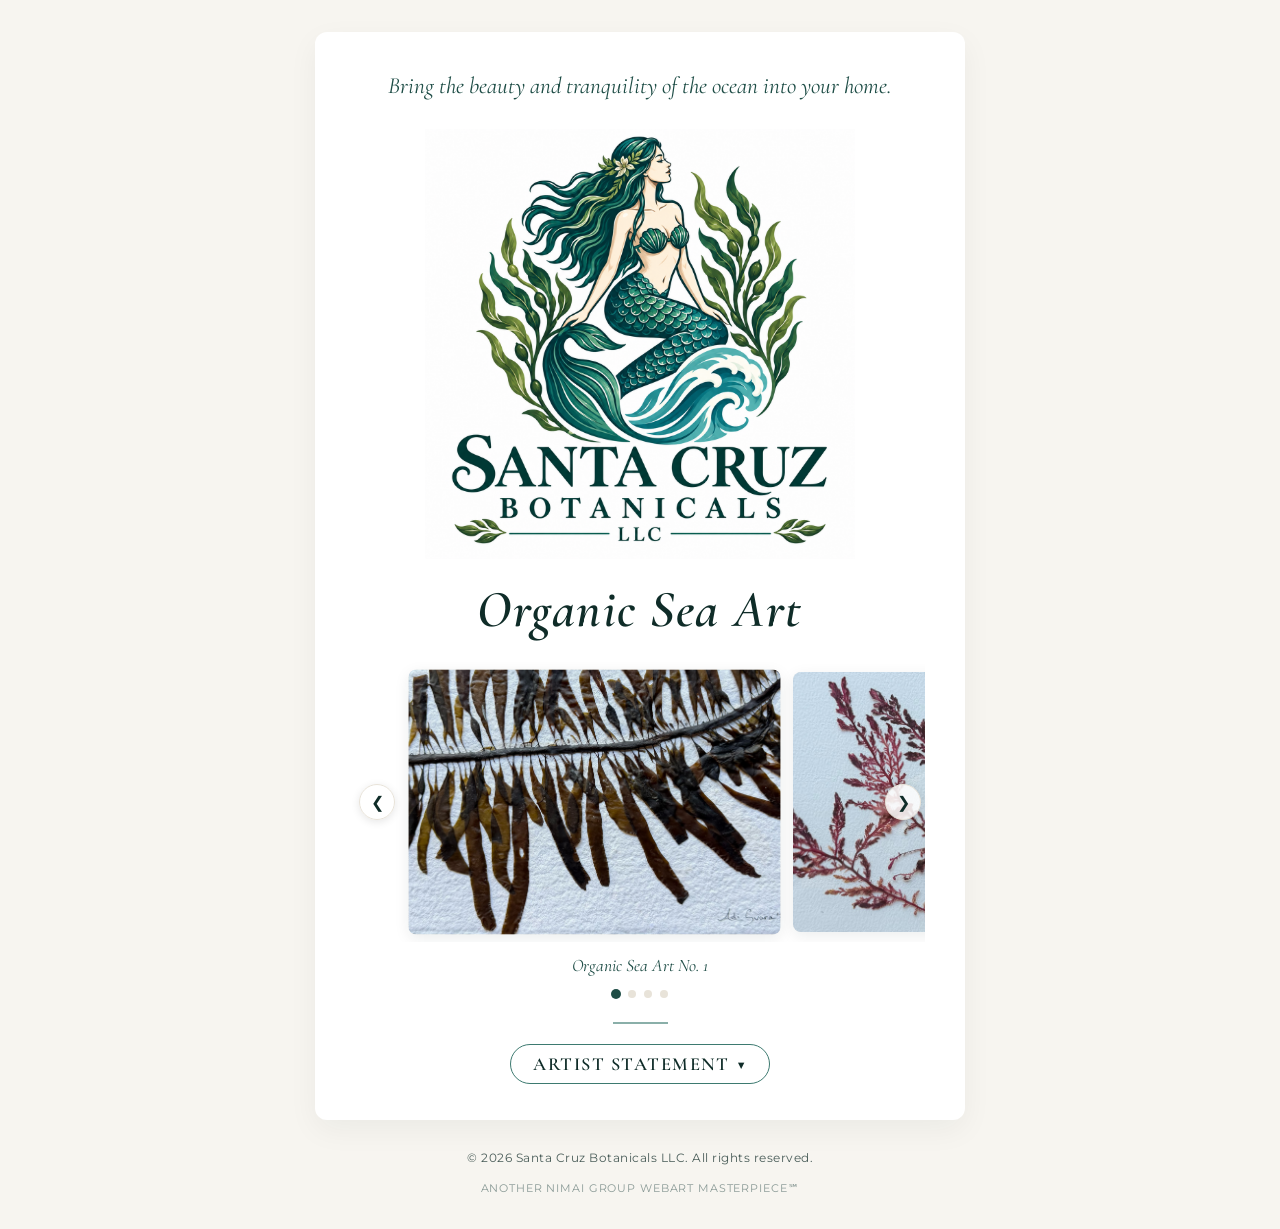
==== home.html @ 5943300e "feat(home): modularize architecture and implement data-driven artwork carousel - Scaffold home.html " ====
<!DOCTYPE html>
<html lang="en">
<head>
    <meta charset="UTF-8">
    <meta name="viewport" content="width=device-width, initial-scale=1.0">
    <title>Santa Cruz Botanicals — Organic Sea Art</title>

    <!-- Meta Tags for SEO & Social Cards -->
    <meta name="description" content="Organic sea art created using pressed seaweed collected from the beaches of Santa Cruz, California.">
    <meta property="og:title" content="Santa Cruz Botanicals — Organic Sea Art">
    <meta property="og:description" content="Bring the beauty and tranquility of the ocean into your home.">
    <meta property="og:image" content="assets/logo/SC_Botanicals_Logo_transparent.png">

    <link rel="preconnect" href="https://fonts.googleapis.com">
    <link rel="preconnect" href="https://fonts.gstatic.com" crossorigin>
    <link href="https://fonts.googleapis.com/css2?family=Cormorant+Garamond:ital,wght@0,400;0,600;1,400;1,600&family=Montserrat:wght@300;400;500&display=swap" rel="stylesheet">
    <link rel="stylesheet" href="css/styles.css">
</head>
<body class="loading">

<main class="container">
    <p id="siteTagline" class="tagline"></p>

    <img id="siteLogo" src="" alt="" class="logo">

    <h1 id="siteLaunchText" class="launch-text"></h1>

    <!-- Carousel Gallery Section -->
    <section class="carousel-section" aria-label="Artwork Gallery">
        <div class="carousel-wrapper">
            <button id="carouselPrev" class="carousel-btn prev" aria-label="Previous Image">❮</button>

            <div id="carouselTrack" class="carousel-track">
                <!-- Dynamically populated via config -->
            </div>

            <button id="carouselNext" class="carousel-btn next" aria-label="Next Image">❯</button>
        </div>

        <div id="carouselCaption" class="carousel-caption"></div>
        <div id="carouselDots" class="carousel-dots"></div>
    </section>

    <!-- Interactive Expanding Divider -->
    <div id="dividerLine" class="divider"></div>

    <!-- Toggle Button -->
    <button id="toggleStatementBtn" class="toggle-btn" aria-expanded="false" aria-controls="artistStatement">
        <span id="statementBtnLabel">Artist Statement</span>
        <span class="arrow">▼</span>
    </button>

    <!-- Collapsible Artist Statement section -->
    <section id="artistStatement" class="artist-statement">
        <!-- Dynamically populated via config -->
    </section>
</main>

<footer>
    <p id="copyrightText" class="copyright-text"></p>
    <a id="nimaiSMLink" class="nimai-sm-link" href="#" target="_blank" rel="noopener noreferrer"></a>
</footer>

<script src="js/app.js"></script>
</body>
</html>
---- css/styles.css ----
:root {
    --deep-sea: #0f2c28;
    --ocean-teal: #1e4d46;
    --sea-foam: #3d7a70;
    --sand-light: #f7f5f0;
    --sand-accent: #e8e3d9;
    --text-dark: #1b2624;
    --text-muted: #4a5d59;
    --font-display: 'Montserrat', sans-serif;
    --transition-smooth: 0.4s cubic-bezier(0.25, 1, 0.5, 1);
    --transition-fast: 0.25s ease;
    --accent-color: #1e4d46;
}

* {
    box-sizing: border-box;
    margin: 0;
    padding: 0;
}

/* Page Layout & Initial Load Animation */
body {
    font-family: 'Montserrat', sans-serif;
    background-color: var(--sand-light);
    color: var(--text-dark);
    line-height: 1.6;
    display: flex;
    flex-direction: column;
    align-items: center;
    justify-content: flex-start;
    min-height: 100vh;
    padding: 32px 24px;
    opacity: 1;
    transition: opacity 0.5s ease-in-out;
}

body.loading {
    opacity: 0;
}

.container {
    max-width: 650px;
    width: 100%;
    background: #ffffff;
    margin-top: auto;
    margin-bottom: auto;
    padding: 36px 40px 36px 40px;
    border-radius: 12px;
    box-shadow: 0 10px 30px rgba(15, 44, 40, 0.05);
    text-align: center;
    display: flex;
    flex-direction: column;
    align-items: center;
    overflow: hidden;
}

.tagline {
    font-family: 'Cormorant Garamond', serif;
    font-size: 1.45rem;
    font-style: italic;
    color: var(--ocean-teal);
    margin-bottom: 24px;
}

.logo {
    max-width: 430px;
    width: 100%;
    height: auto;
    object-fit: contain;
    margin-bottom: 16px;
}

.launch-text {
    font-family: 'Cormorant Garamond', serif;
    font-size: 3.25rem;
    font-style: italic;
    letter-spacing: 1.5px;
    text-transform: capitalize;
    color: var(--deep-sea);
    font-weight: 600;
    line-height: 1.1;
    margin-top: 6px;
    margin-bottom: 24px;
}

/* ==========================================================================
   Carousel Styling (Peep View & Side Previews)
   ========================================================================== */
.carousel-section {
    width: 100%;
    margin-bottom: 24px;
    position: relative;
}

.carousel-wrapper {
    position: relative;
    width: 100%;
    display: flex;
    align-items: center;
}

.carousel-track {
    display: flex;
    gap: 16px;
    width: 100%;
    overflow-x: auto;
    scroll-snap-type: x mandatory;
    scroll-behavior: smooth;
    padding: 10px 10%;
    -webkit-overflow-scrolling: touch;
    scrollbar-width: none;
}

.carousel-track::-webkit-scrollbar {
    display: none;
}

.carousel-slide {
    flex: 0 0 80%;
    scroll-snap-align: center;
    border-radius: 8px;
    overflow: hidden;
    background-color: var(--sand-light);
    box-shadow: 0 4px 15px rgba(15, 44, 40, 0.08);
    transition: transform var(--transition-fast), opacity var(--transition-fast);
    cursor: pointer;
    user-select: none;
}

.carousel-slide img {
    width: 100%;
    height: 260px;
    object-fit: cover;
    display: block;
}

/*noinspection ALL*/
.carousel-slide.active {
    transform: scale(1.02);
}

.carousel-btn {
    position: absolute;
    top: 50%;
    transform: translateY(-50%);
    z-index: 10;
    background: rgba(255, 255, 255, 0.85);
    border: 1px solid var(--sand-accent);
    color: var(--deep-sea);
    width: 36px;
    height: 36px;
    border-radius: 50%;
    cursor: pointer;
    font-size: 1rem;
    display: flex;
    align-items: center;
    justify-content: center;
    transition: all var(--transition-fast);
    box-shadow: 0 2px 8px rgba(0,0,0,0.1);
}

.carousel-btn:hover {
    background: var(--ocean-teal);
    color: #ffffff;
    border-color: var(--ocean-teal);
}

.carousel-btn.prev { left: 4px; }
.carousel-btn.next { right: 4px; }

.carousel-caption {
    font-family: 'Cormorant Garamond', serif;
    font-size: 1.1rem;
    font-style: italic;
    color: var(--ocean-teal);
    margin-top: 10px;
    min-height: 1.5em;
}

.carousel-dots {
    display: flex;
    justify-content: center;
    gap: 8px;
    margin-top: 10px;
}

.dot {
    width: 8px;
    height: 8px;
    border-radius: 50%;
    background-color: var(--sand-accent);
    cursor: pointer;
    transition: background-color var(--transition-fast), transform var(--transition-fast);
}

/*noinspection ALL*/
.dot.active {
    background-color: var(--ocean-teal);
    transform: scale(1.25);
}

/* ==========================================================================
   Divider & Statement Toggle
   ========================================================================== */
.divider {
    width: 55px;
    height: 2px;
    background-color: var(--sea-foam);
    margin: 0 auto 20px;
    opacity: 0.6;
    transition: width var(--transition-smooth), opacity var(--transition-smooth);
}

/*noinspection ALL*/
.divider.expanded {
    width: 100%;
    opacity: 0.3;
}

.toggle-btn {
    background: transparent;
    border: 1px solid var(--sea-foam);
    color: var(--deep-sea);
    font-family: 'Cormorant Garamond', serif;
    font-size: 1.15rem;
    font-weight: 600;
    letter-spacing: 1.5px;
    text-transform: uppercase;
    padding: 8px 22px;
    border-radius: 20px;
    cursor: pointer;
    display: inline-flex;
    align-items: center;
    gap: 8px;
    transition: all var(--transition-fast);
}

.toggle-btn:hover {
    background-color: var(--ocean-teal);
    color: #ffffff;
    border-color: var(--ocean-teal);
    box-shadow: 0 4px 12px rgba(15, 44, 40, 0.12);
}

.toggle-btn .arrow {
    font-size: 0.85rem;
    transition: transform var(--transition-fast);
    display: inline-block;
}

/*noinspection ALL*/
.toggle-btn.active .arrow {
    transform: rotate(180deg);
}

.artist-statement {
    display: none;
    text-align: left;
    color: var(--text-muted);
    font-size: 1.05rem;
    margin-top: 20px;
    width: 100%;
}

/*noinspection ALL*/
.artist-statement.show {
    display: block;
}

.artist-statement p {
    margin-bottom: 18px;
}

.artist-statement p:last-child {
    margin-bottom: 0;
}

/* Footer Styling */
footer {
    margin-top: 28px;
    margin-bottom: auto;
    text-align: center;
    display: flex;
    flex-direction: column;
    align-items: center;
    gap: 12px;
}

.copyright-text {
    font-size: 0.75rem;
    color: var(--text-muted);
    letter-spacing: 0.5px;
}

.nimai-sm-link {
    font-family: var(--font-display), sans-serif;
    font-size: 0.68rem;
    letter-spacing: 0.08em;
    text-transform: uppercase;
    color: #8a9a96;
    text-decoration: none;
    transition: color var(--transition-fast);
}

.nimai-sm-link:hover,
.nimai-sm-link:focus-visible {
    color: var(--accent-color);
}

/* Responsive Behavior */
@media (max-width: 600px) {
    body {
        padding: 20px 16px;
        justify-content: flex-start;
    }
    .container {
        margin-top: 16px;
        margin-bottom: 0;
        padding: 28px 16px 28px 16px;
    }
    .logo {
        max-width: 320px;
        margin-bottom: 12px;
    }
    .launch-text {
        font-size: 2.3rem;
    }
    .carousel-slide {
        flex: 0 0 85%;
    }
    .carousel-track {
        padding: 10px 7.5%;
    }
    .toggle-btn {
        font-size: 1rem;
        padding: 6px 18px;
    }
    footer {
        margin-top: 20px;
        margin-bottom: 16px;
        gap: 10px;
    }
}
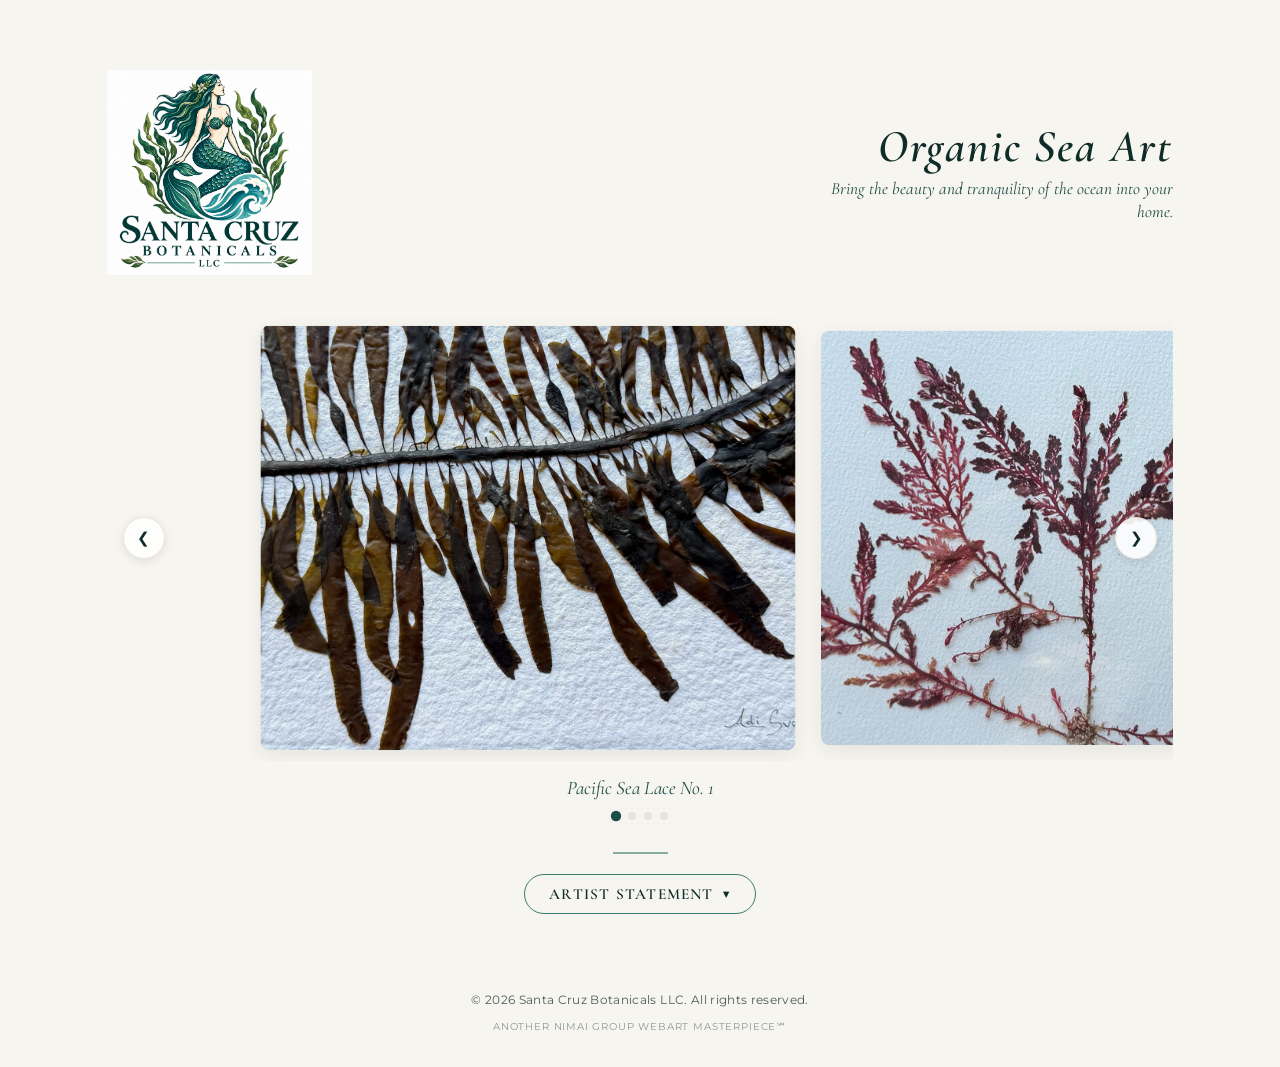
==== commit bdb3dee0: "feat: home Start header build" ====
--- a/home.html
+++ b/home.html
@@ -18,20 +18,25 @@
 </head>
 <body class="loading">
 
-<main class="container">
-    <p id="siteTagline" class="tagline"></p>
+<main class="page-container">
+    <!-- Split Header Banner -->
+    <header class="site-header">
+        <div class="header-left">
+            <img id="siteLogo" src="" alt="" class="logo">
+        </div>
+        <div class="header-right">
+            <h1 id="siteLaunchText" class="launch-text"></h1>
+            <p id="siteTagline" class="tagline"></p>
+        </div>
+    </header>
 
-    <img id="siteLogo" src="" alt="" class="logo">
-
-    <h1 id="siteLaunchText" class="launch-text"></h1>
-
-    <!-- Carousel Gallery Section -->
+    <!-- Hero Carousel Section -->
     <section class="carousel-section" aria-label="Artwork Gallery">
         <div class="carousel-wrapper">
             <button id="carouselPrev" class="carousel-btn prev" aria-label="Previous Image">❮</button>
 
             <div id="carouselTrack" class="carousel-track">
-                <!-- Dynamically populated via config -->
+                <!-- Dynamically populated via config.json -->
             </div>
 
             <button id="carouselNext" class="carousel-btn next" aria-label="Next Image">❯</button>
@@ -50,9 +55,9 @@
         <span class="arrow">▼</span>
     </button>
 
-    <!-- Collapsible Artist Statement section -->
+    <!-- Collapsible Artist Statement Section -->
     <section id="artistStatement" class="artist-statement">
-        <!-- Dynamically populated via config -->
+        <!-- Dynamically populated via config.json -->
     </section>
 </main>
 
--- a/css/styles.css
+++ b/css/styles.css
@@ -18,7 +18,7 @@
     padding: 0;
 }
 
-/* Page Layout & Initial Load Animation */
+/* Base Body Styles with Smooth Page-Load Fade In */
 body {
     font-family: 'Montserrat', sans-serif;
     background-color: var(--sand-light);
@@ -29,7 +29,7 @@
     align-items: center;
     justify-content: flex-start;
     min-height: 100vh;
-    padding: 32px 24px;
+    padding: clamp(1rem, 2.5vw, 2.5rem);
     opacity: 1;
     transition: opacity 0.5s ease-in-out;
 }
@@ -38,57 +38,75 @@
     opacity: 0;
 }
 
-.container {
-    max-width: 650px;
-    width: 100%;
-    background: #ffffff;
+/* Fluid Page Container: Unconstrained Desktop Box */
+.page-container {
+    width: min(94%, 78rem);
     margin-top: auto;
     margin-bottom: auto;
-    padding: 36px 40px 36px 40px;
-    border-radius: 12px;
-    box-shadow: 0 10px 30px rgba(15, 44, 40, 0.05);
-    text-align: center;
+    padding: clamp(1.25rem, 3vw, 2.5rem);
     display: flex;
     flex-direction: column;
     align-items: center;
-    overflow: hidden;
-}
-
-.tagline {
-    font-family: 'Cormorant Garamond', serif;
-    font-size: 1.45rem;
-    font-style: italic;
-    color: var(--ocean-teal);
-    margin-bottom: 24px;
+}
+
+/* ==========================================================================
+   Split Header Layout (Top ~25% Viewport height)
+   ========================================================================== */
+.site-header {
+    width: 100%;
+    display: flex;
+    justify-content: space-between;
+    align-items: center;
+    gap: clamp(1rem, 3vw, 2.5rem);
+    margin-bottom: clamp(1.5rem, 3.5vw, 2.5rem);
+}
+
+.header-left {
+    flex: 0 0 auto;
+    display: flex;
+    align-items: center;
 }
 
 .logo {
-    max-width: 430px;
-    width: 100%;
+    width: clamp(120px, 16vw, 210px);
     height: auto;
     object-fit: contain;
-    margin-bottom: 16px;
+}
+
+.header-right {
+    flex: 1 1 auto;
+    text-align: right;
+    display: flex;
+    flex-direction: column;
+    align-items: flex-end;
 }
 
 .launch-text {
     font-family: 'Cormorant Garamond', serif;
-    font-size: 3.25rem;
+    font-size: clamp(1.75rem, 3.5vw + 0.5rem, 2.85rem);
     font-style: italic;
-    letter-spacing: 1.5px;
-    text-transform: capitalize;
+    letter-spacing: 0.04em;
     color: var(--deep-sea);
     font-weight: 600;
     line-height: 1.1;
-    margin-top: 6px;
-    margin-bottom: 24px;
+    margin-bottom: 0.25rem;
+}
+
+.tagline {
+    font-family: 'Cormorant Garamond', serif;
+    font-size: clamp(0.95rem, 1.35vw, 1.2rem);
+    font-style: italic;
+    color: var(--ocean-teal);
+    max-width: 45ch;
+    line-height: 1.35;
 }
 
 /* ==========================================================================
-   Carousel Styling (Peep View & Side Previews)
+   Hero Artwork Carousel Section
    ========================================================================== */
 .carousel-section {
     width: 100%;
-    margin-bottom: 24px;
+    margin-bottom: clamp(1.25rem, 2.5vw, 2rem);
     position: relative;
 }
 
@@ -101,12 +119,12 @@
 
 .carousel-track {
     display: flex;
-    gap: 16px;
+    gap: clamp(1rem, 2.5vw, 2rem);
     width: 100%;
     overflow-x: auto;
     scroll-snap-type: x mandatory;
     scroll-behavior: smooth;
-    padding: 10px 10%;
+    padding: 1rem 15%; /* Keeps 15% preview visible on both sides */
     -webkit-overflow-scrolling: touch;
     scrollbar-width: none;
 }
@@ -116,12 +134,12 @@
 }
 
 .carousel-slide {
-    flex: 0 0 80%;
+    flex: 0 0 70%; /* Slide width scaled relative to viewport */
     scroll-snap-align: center;
     border-radius: 8px;
     overflow: hidden;
     background-color: var(--sand-light);
-    box-shadow: 0 4px 15px rgba(15, 44, 40, 0.08);
+    box-shadow: 0 6px 20px rgba(15, 44, 40, 0.08);
     transition: transform var(--transition-fast), opacity var(--transition-fast);
     cursor: pointer;
     user-select: none;
@@ -129,14 +147,14 @@
 
 .carousel-slide img {
     width: 100%;
-    height: 260px;
+    height: clamp(260px, 46vh, 480px); /* Vertical fluid scaling */
     object-fit: cover;
     display: block;
 }
 
-/*noinspection ALL*/
+/* Active center frame prominence */
 .carousel-slide.active {
-    transform: scale(1.02);
+    transform: scale(1.025);
 }
 
 .carousel-btn {
@@ -144,19 +162,19 @@
     top: 50%;
     transform: translateY(-50%);
     z-index: 10;
-    background: rgba(255, 255, 255, 0.85);
+    background: rgba(255, 255, 255, 0.9);
     border: 1px solid var(--sand-accent);
     color: var(--deep-sea);
-    width: 36px;
-    height: 36px;
+    width: clamp(32px, 3.5vw, 42px);
+    height: clamp(32px, 3.5vw, 42px);
     border-radius: 50%;
     cursor: pointer;
-    font-size: 1rem;
+    font-size: clamp(0.9rem, 1.2vw, 1.1rem);
     display: flex;
     align-items: center;
     justify-content: center;
     transition: all var(--transition-fast);
-    box-shadow: 0 2px 8px rgba(0,0,0,0.1);
+    box-shadow: 0 2px 10px rgba(0,0,0,0.1);
 }
 
 .carousel-btn:hover {
@@ -165,23 +183,24 @@
     border-color: var(--ocean-teal);
 }
 
-.carousel-btn.prev { left: 4px; }
-.carousel-btn.next { right: 4px; }
+.carousel-btn.prev { left: clamp(4px, 1.5vw, 16px); }
+.carousel-btn.next { right: clamp(4px, 1.5vw, 16px); }
 
 .carousel-caption {
     font-family: 'Cormorant Garamond', serif;
-    font-size: 1.1rem;
+    font-size: clamp(1.05rem, 1.5vw, 1.25rem);
     font-style: italic;
     color: var(--ocean-teal);
-    margin-top: 10px;
+    margin-top: 0.75rem;
     min-height: 1.5em;
+    text-align: center;
 }
 
 .carousel-dots {
     display: flex;
     justify-content: center;
     gap: 8px;
-    margin-top: 10px;
+    margin-top: 0.5rem;
 }
 
 .dot {
@@ -193,25 +212,23 @@
     transition: background-color var(--transition-fast), transform var(--transition-fast);
 }
 
-/*noinspection ALL*/
 .dot.active {
     background-color: var(--ocean-teal);
-    transform: scale(1.25);
+    transform: scale(1.3);
 }
 
 /* ==========================================================================
-   Divider & Statement Toggle
+   Divider Line & Statement Toggle Button
    ========================================================================== */
 .divider {
     width: 55px;
     height: 2px;
     background-color: var(--sea-foam);
-    margin: 0 auto 20px;
+    margin: 0 auto 1.25rem;
     opacity: 0.6;
     transition: width var(--transition-smooth), opacity var(--transition-smooth);
 }
 
-/*noinspection ALL*/
 .divider.expanded {
     width: 100%;
     opacity: 0.3;
@@ -222,11 +239,11 @@
     border: 1px solid var(--sea-foam);
     color: var(--deep-sea);
     font-family: 'Cormorant Garamond', serif;
-    font-size: 1.15rem;
+    font-size: clamp(0.95rem, 1.2vw, 1.15rem);
     font-weight: 600;
-    letter-spacing: 1.5px;
+    letter-spacing: 0.08em;
     text-transform: uppercase;
-    padding: 8px 22px;
+    padding: clamp(6px, 1vw, 10px) clamp(16px, 2vw, 24px);
     border-radius: 20px;
     cursor: pointer;
     display: inline-flex;
@@ -248,7 +265,6 @@
     display: inline-block;
 }
 
-/*noinspection ALL*/
 .toggle-btn.active .arrow {
     transform: rotate(180deg);
 }
@@ -257,44 +273,47 @@
     display: none;
     text-align: left;
     color: var(--text-muted);
-    font-size: 1.05rem;
-    margin-top: 20px;
-    width: 100%;
-}
-
-/*noinspection ALL*/
+    font-size: clamp(0.95rem, 1.2vw, 1.08rem);
+    margin-top: 1.5rem;
+    max-width: 68ch; /* Fluid typography measure */
+    width: 100%;
+}
+
 .artist-statement.show {
     display: block;
 }
 
 .artist-statement p {
-    margin-bottom: 18px;
+    margin-bottom: 1.15rem;
 }
 
 .artist-statement p:last-child {
     margin-bottom: 0;
 }
 
-/* Footer Styling */
+/* ==========================================================================
+   Footer
+   ========================================================================== */
 footer {
-    margin-top: 28px;
+    margin-top: clamp(1.5rem, 3vw, 2.5rem);
     margin-bottom: auto;
     text-align: center;
     display: flex;
     flex-direction: column;
     align-items: center;
-    gap: 12px;
+    gap: 0.6rem;
+    width: 100%;
 }
 
 .copyright-text {
-    font-size: 0.75rem;
+    font-size: clamp(0.7rem, 0.9vw, 0.8rem);
     color: var(--text-muted);
-    letter-spacing: 0.5px;
+    letter-spacing: 0.03em;
 }
 
 .nimai-sm-link {
     font-family: var(--font-display), sans-serif;
-    font-size: 0.68rem;
+    font-size: clamp(0.62rem, 0.8vw, 0.72rem);
     letter-spacing: 0.08em;
     text-transform: uppercase;
     color: #8a9a96;
@@ -307,37 +326,18 @@
     color: var(--accent-color);
 }
 
-/* Responsive Behavior */
-@media (max-width: 600px) {
-    body {
-        padding: 20px 16px;
-        justify-content: flex-start;
-    }
-    .container {
-        margin-top: 16px;
-        margin-bottom: 0;
-        padding: 28px 16px 28px 16px;
-    }
-    .logo {
-        max-width: 320px;
-        margin-bottom: 12px;
-    }
-    .launch-text {
-        font-size: 2.3rem;
+/* Mobile Adjustments (Smooth stack on small phones) */
+@media (max-width: 580px) {
+    .site-header {
+        gap: 0.75rem;
     }
     .carousel-slide {
-        flex: 0 0 85%;
+        flex: 0 0 80%;
     }
     .carousel-track {
-        padding: 10px 7.5%;
+        padding: 0.5rem 10%;
     }
-    .toggle-btn {
-        font-size: 1rem;
-        padding: 6px 18px;
-    }
-    footer {
-        margin-top: 20px;
-        margin-bottom: 16px;
-        gap: 10px;
+    .header-right {
+        align-items: flex-end;
     }
 }
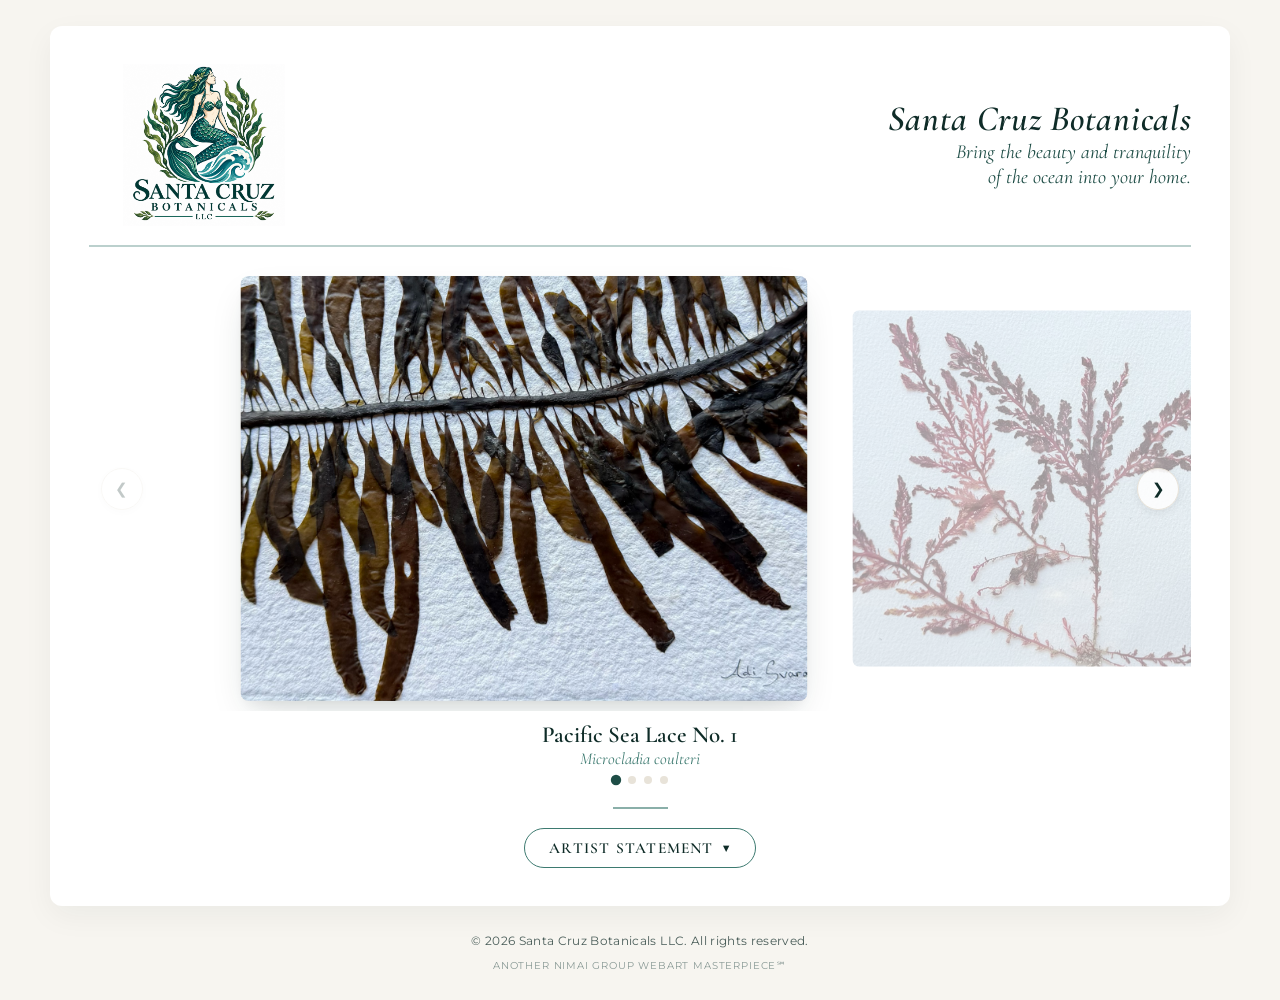
==== commit 4f235808: "feat(gallery): refactor carousel to native CSS snap & finalize responsive museum layout - Architectu" ====
--- a/home.html
+++ b/home.html
@@ -19,46 +19,59 @@
 <body class="loading">
 
 <main class="page-container">
-    <!-- Split Header Banner -->
-    <header class="site-header">
-        <div class="header-left">
-            <img id="siteLogo" src="" alt="" class="logo">
-        </div>
-        <div class="header-right">
-            <h1 id="siteLaunchText" class="launch-text"></h1>
-            <p id="siteTagline" class="tagline"></p>
-        </div>
-    </header>
+    <!-- White Card Frame Box -->
+    <div class="card-box">
 
-    <!-- Hero Carousel Section -->
-    <section class="carousel-section" aria-label="Artwork Gallery">
-        <div class="carousel-wrapper">
-            <button id="carouselPrev" class="carousel-btn prev" aria-label="Previous Image">❮</button>
+        <!-- Split Header Banner -->
+        <header class="site-header">
+            <div class="header-left">
+                <img id="siteLogo" src="" alt="" class="logo">
+            </div>
+            <div class="header-right title-block">
+                <h1 id="siteTitle" class="site-title-text"></h1>
+                <p id="siteTagline" class="tagline"></p>
+            </div>
+        </header>
 
-            <div id="carouselTrack" class="carousel-track">
-                <!-- Dynamically populated via config.json -->
+        <!-- Dynamic Expanding Top Divider Line -->
+        <div id="topDividerLine" class="divider"></div>
+
+        <!-- Hero Native-Snap Carousel Section -->
+        <section class="carousel-section" aria-label="Artwork Gallery">
+            <div class="carousel-wrapper">
+                <button id="carouselPrev" class="carousel-btn prev" aria-label="Previous Image">❮</button>
+
+                <div id="carouselTrack" class="carousel-track">
+                    <!-- Dynamically populated via config.json -->
+                </div>
+
+                <button id="carouselNext" class="carousel-btn next" aria-label="Next Image">❯</button>
             </div>
 
-            <button id="carouselNext" class="carousel-btn next" aria-label="Next Image">❯</button>
-        </div>
+            <!-- Museum Placard (Title + Scientific Name) -->
+            <div id="carouselCaption" class="carousel-caption">
+                <h3 id="artTitle" class="art-title"></h3>
+                <p id="artScience" class="art-science"></p>
+            </div>
 
-        <div id="carouselCaption" class="carousel-caption"></div>
-        <div id="carouselDots" class="carousel-dots"></div>
-    </section>
+            <div id="carouselDots" class="carousel-dots"></div>
+        </section>
 
-    <!-- Interactive Expanding Divider -->
-    <div id="dividerLine" class="divider"></div>
+        <!-- Interactive Expanding Bottom Divider Line -->
+        <div id="dividerLine" class="divider"></div>
 
-    <!-- Toggle Button -->
-    <button id="toggleStatementBtn" class="toggle-btn" aria-expanded="false" aria-controls="artistStatement">
-        <span id="statementBtnLabel">Artist Statement</span>
-        <span class="arrow">▼</span>
-    </button>
+        <!-- Toggle Button -->
+        <button id="toggleStatementBtn" class="toggle-btn" aria-expanded="false" aria-controls="artistStatement">
+            <span id="statementBtnLabel">Artist Statement</span>
+            <span class="arrow">▼</span>
+        </button>
 
-    <!-- Collapsible Artist Statement Section -->
-    <section id="artistStatement" class="artist-statement">
-        <!-- Dynamically populated via config.json -->
-    </section>
+        <!-- Collapsible Artist Statement Section -->
+        <section id="artistStatement" class="artist-statement">
+            <!-- Dynamically populated via config.json -->
+        </section>
+
+    </div>
 </main>
 
 <footer>
--- a/css/styles.css
+++ b/css/styles.css
@@ -7,8 +7,8 @@
     --text-dark: #1b2624;
     --text-muted: #4a5d59;
     --font-display: 'Montserrat', sans-serif;
-    --transition-smooth: 0.4s cubic-bezier(0.25, 1, 0.5, 1);
-    --transition-fast: 0.25s ease;
+    --transition-smooth: 0.5s cubic-bezier(0.25, 1, 0.5, 1);
+    --transition-fast: 0.35s cubic-bezier(0.25, 1, 0.5, 1);
     --accent-color: #1e4d46;
 }
 
@@ -18,7 +18,7 @@
     padding: 0;
 }
 
-/* Base Body Styles with Smooth Page-Load Fade In */
+/* Base Body Styles */
 body {
     font-family: 'Montserrat', sans-serif;
     background-color: var(--sand-light);
@@ -29,7 +29,7 @@
     align-items: center;
     justify-content: flex-start;
     min-height: 100vh;
-    padding: clamp(1rem, 2.5vw, 2.5rem);
+    padding: clamp(0.5rem, 2vw, 2rem);
     opacity: 1;
     transition: opacity 0.5s ease-in-out;
 }
@@ -38,75 +38,113 @@
     opacity: 0;
 }
 
-/* Fluid Page Container: Unconstrained Desktop Box */
+/* Page Container */
 .page-container {
-    width: min(94%, 78rem);
+    width: min(96%, 80rem);
     margin-top: auto;
     margin-bottom: auto;
-    padding: clamp(1.25rem, 3vw, 2.5rem);
-    display: flex;
-    flex-direction: column;
-    align-items: center;
+    display: flex;
+    flex-direction: column;
+    align-items: center;
+}
+
+/* White Card Frame Box */
+.card-box {
+    width: 100%;
+    background: #ffffff;
+    padding: clamp(0.5rem, 3vw, 2.5rem);
+    border-radius: 12px;
+    box-shadow: 0 10px 30px rgba(15, 44, 40, 0.05);
+    text-align: center;
+    display: flex;
+    flex-direction: column;
+    align-items: center;
+    overflow: hidden;
 }
 
 /* ==========================================================================
-   Split Header Layout (Top ~25% Viewport height)
+   Split Header Layout (Bounded Viewport Usage: Max 20vh Desktop / 18vh Mobile)
    ========================================================================== */
 .site-header {
     width: 100%;
+    max-height: 20vh;
     display: flex;
     justify-content: space-between;
     align-items: center;
-    gap: clamp(1rem, 3vw, 2.5rem);
-    margin-bottom: clamp(1.5rem, 3.5vw, 2.5rem);
+    gap: clamp(0.5rem, 1.5vw, 1.5rem);
+    margin-bottom: clamp(0.75rem, 1.5vw, 1.25rem);
 }
 
 .header-left {
     flex: 0 0 auto;
     display: flex;
     align-items: center;
-}
-
+    padding: 0;
+    margin: 0;
+}
+
+/* Unpadded Expanded Logo */
 .logo {
-    width: clamp(120px, 16vw, 210px);
+    width: clamp(90px, 18vw, 260px);
     height: auto;
+    max-height: 18vh;
     object-fit: contain;
-}
-
-.header-right {
+    display: block;
+}
+
+.header-right.title-block {
     flex: 1 1 auto;
     text-align: right;
     display: flex;
     flex-direction: column;
     align-items: flex-end;
-}
-
-.launch-text {
+    overflow: hidden;
+}
+
+.site-title-text {
     font-family: 'Cormorant Garamond', serif;
-    font-size: clamp(1.75rem, 3.5vw + 0.5rem, 2.85rem);
+    font-size: clamp(1.1rem, 2.4vw + 0.3rem, 2.4rem);
     font-style: italic;
-    letter-spacing: 0.04em;
+    letter-spacing: 0.02em;
     color: var(--deep-sea);
     font-weight: 600;
-    line-height: 1.1;
-    margin-bottom: 0.25rem;
+    line-height: 1.05;
+    margin-bottom: 0.12rem;
+    white-space: nowrap;
 }
 
 .tagline {
     font-family: 'Cormorant Garamond', serif;
-    font-size: clamp(0.95rem, 1.35vw, 1.2rem);
+    font-size: clamp(0.75rem, 1.4vw + 0.2rem, 1.25rem);
     font-style: italic;
     color: var(--ocean-teal);
-    max-width: 45ch;
-    line-height: 1.35;
+    line-height: 1.25;
+    text-align: right;
 }
 
 /* ==========================================================================
-   Hero Artwork Carousel Section
+   Dividers
+   ========================================================================== */
+.divider {
+    width: 55px;
+    height: 2px;
+    background-color: var(--sea-foam);
+    margin: 0 auto clamp(0.75rem, 1.5vw, 1.5rem);
+    opacity: 0.6;
+    transition: width var(--transition-smooth), opacity var(--transition-smooth);
+}
+
+.divider.expanded {
+    width: 100%;
+    opacity: 0.35;
+}
+
+/* ==========================================================================
+   Native CSS Snap-Centered Gallery Carousel
    ========================================================================== */
 .carousel-section {
     width: 100%;
-    margin-bottom: clamp(1.25rem, 2.5vw, 2rem);
+    margin-bottom: clamp(0.75rem, 1.75vw, 1.5rem);
     position: relative;
 }
 
@@ -117,56 +155,65 @@
     align-items: center;
 }
 
+/* Native Overflow Track with Center Snap Physics */
 .carousel-track {
     display: flex;
-    gap: clamp(1rem, 2.5vw, 2rem);
+    gap: clamp(0.75rem, 2vw, 1.75rem);
     width: 100%;
     overflow-x: auto;
     scroll-snap-type: x mandatory;
     scroll-behavior: smooth;
-    padding: 1rem 15%; /* Keeps 15% preview visible on both sides */
+    padding: 1.25rem 15%;
     -webkit-overflow-scrolling: touch;
     scrollbar-width: none;
+    touch-action: pan-x pan-y;
 }
 
 .carousel-track::-webkit-scrollbar {
     display: none;
 }
 
+/* Receding Side Preview Slide */
 .carousel-slide {
-    flex: 0 0 70%; /* Slide width scaled relative to viewport */
+    flex: 0 0 70%;
     scroll-snap-align: center;
     border-radius: 8px;
     overflow: hidden;
     background-color: var(--sand-light);
-    box-shadow: 0 6px 20px rgba(15, 44, 40, 0.08);
-    transition: transform var(--transition-fast), opacity var(--transition-fast);
+    opacity: 0.45;
+    filter: blur(0.8px);
+    transform: scale(0.88);
+    transition: transform var(--transition-fast), opacity var(--transition-fast), filter var(--transition-fast), box-shadow var(--transition-fast);
     cursor: pointer;
     user-select: none;
 }
 
 .carousel-slide img {
     width: 100%;
-    height: clamp(260px, 46vh, 480px); /* Vertical fluid scaling */
+    height: clamp(260px, 45vh, 480px);
     object-fit: cover;
     display: block;
 }
 
-/* Active center frame prominence */
+/* Hero Active Slide with 3D Drop Shadow */
 .carousel-slide.active {
-    transform: scale(1.025);
-}
-
+    opacity: 1;
+    filter: blur(0);
+    transform: scale(1.05);
+    box-shadow: 0 16px 35px -10px rgba(15, 44, 40, 0.18), 0 6px 15px -5px rgba(0, 0, 0, 0.08);
+}
+
+/* Floating Navigation Buttons */
 .carousel-btn {
     position: absolute;
     top: 50%;
     transform: translateY(-50%);
     z-index: 10;
-    background: rgba(255, 255, 255, 0.9);
+    background: rgba(255, 255, 255, 0.85);
     border: 1px solid var(--sand-accent);
     color: var(--deep-sea);
-    width: clamp(32px, 3.5vw, 42px);
-    height: clamp(32px, 3.5vw, 42px);
+    width: clamp(34px, 3.5vw, 42px);
+    height: clamp(34px, 3.5vw, 42px);
     border-radius: 50%;
     cursor: pointer;
     font-size: clamp(0.9rem, 1.2vw, 1.1rem);
@@ -174,7 +221,7 @@
     align-items: center;
     justify-content: center;
     transition: all var(--transition-fast);
-    box-shadow: 0 2px 10px rgba(0,0,0,0.1);
+    box-shadow: 0 2px 10px rgba(0,0,0,0.08);
 }
 
 .carousel-btn:hover {
@@ -183,17 +230,41 @@
     border-color: var(--ocean-teal);
 }
 
-.carousel-btn.prev { left: clamp(4px, 1.5vw, 16px); }
-.carousel-btn.next { right: clamp(4px, 1.5vw, 16px); }
-
+.carousel-btn.disabled {
+    opacity: 0.25;
+    cursor: default;
+    pointer-events: none;
+}
+
+.carousel-btn.prev { left: clamp(4px, 1.5vw, 12px); }
+.carousel-btn.next { right: clamp(4px, 1.5vw, 12px); }
+
+/* Museum Placard Spacing */
 .carousel-caption {
+    margin-top: 0.75rem;
+    min-height: 2.8em;
+    text-align: center;
+    display: flex;
+    flex-direction: column;
+    align-items: center;
+    gap: 0;
+}
+
+.art-title {
     font-family: 'Cormorant Garamond', serif;
-    font-size: clamp(1.05rem, 1.5vw, 1.25rem);
+    font-size: clamp(1.2rem, 1.8vw, 1.45rem);
+    font-weight: 600;
+    color: var(--deep-sea);
+    margin-bottom: 0.05rem;
+    line-height: 1.1;
+}
+
+.art-science {
+    font-family: 'Cormorant Garamond', serif;
+    font-size: clamp(0.95rem, 1.3vw, 1.1rem);
     font-style: italic;
-    color: var(--ocean-teal);
-    margin-top: 0.75rem;
-    min-height: 1.5em;
-    text-align: center;
+    color: var(--sea-foam);
+    line-height: 1.1;
 }
 
 .carousel-dots {
@@ -218,22 +289,8 @@
 }
 
 /* ==========================================================================
-   Divider Line & Statement Toggle Button
+   Statement Toggle Button & Pulsing Attention Cue
    ========================================================================== */
-.divider {
-    width: 55px;
-    height: 2px;
-    background-color: var(--sea-foam);
-    margin: 0 auto 1.25rem;
-    opacity: 0.6;
-    transition: width var(--transition-smooth), opacity var(--transition-smooth);
-}
-
-.divider.expanded {
-    width: 100%;
-    opacity: 0.3;
-}
-
 .toggle-btn {
     background: transparent;
     border: 1px solid var(--sea-foam);
@@ -259,6 +316,16 @@
     box-shadow: 0 4px 12px rgba(15, 44, 40, 0.12);
 }
 
+@keyframes softPulse {
+    0% { transform: scale(1); box-shadow: 0 0 0 0 rgba(61, 122, 112, 0.4); }
+    50% { transform: scale(1.02); box-shadow: 0 0 0 8px rgba(61, 122, 112, 0); }
+    100% { transform: scale(1); box-shadow: 0 0 0 0 rgba(61, 122, 112, 0); }
+}
+
+.toggle-btn.pulse-cue {
+    animation: softPulse 2s ease-in-out infinite;
+}
+
 .toggle-btn .arrow {
     font-size: 0.85rem;
     transition: transform var(--transition-fast);
@@ -275,7 +342,7 @@
     color: var(--text-muted);
     font-size: clamp(0.95rem, 1.2vw, 1.08rem);
     margin-top: 1.5rem;
-    max-width: 68ch; /* Fluid typography measure */
+    max-width: 68ch;
     width: 100%;
 }
 
@@ -291,17 +358,15 @@
     margin-bottom: 0;
 }
 
-/* ==========================================================================
-   Footer
-   ========================================================================== */
+/* Footer */
 footer {
-    margin-top: clamp(1.5rem, 3vw, 2.5rem);
+    margin-top: clamp(1rem, 2vw, 1.75rem);
     margin-bottom: auto;
     text-align: center;
     display: flex;
     flex-direction: column;
     align-items: center;
-    gap: 0.6rem;
+    gap: 0.5rem;
     width: 100%;
 }
 
@@ -326,18 +391,19 @@
     color: var(--accent-color);
 }
 
-/* Mobile Adjustments (Smooth stack on small phones) */
-@media (max-width: 580px) {
+/* Mobile Responsiveness (< 600px) */
+@media (max-width: 600px) {
     .site-header {
-        gap: 0.75rem;
+        max-height: 18vh;
+        gap: 0.5rem;
     }
     .carousel-slide {
         flex: 0 0 80%;
     }
     .carousel-track {
-        padding: 0.5rem 10%;
+        padding: 0.75rem 10%;
     }
-    .header-right {
-        align-items: flex-end;
+    .carousel-btn {
+        display: none !important;
     }
 }
